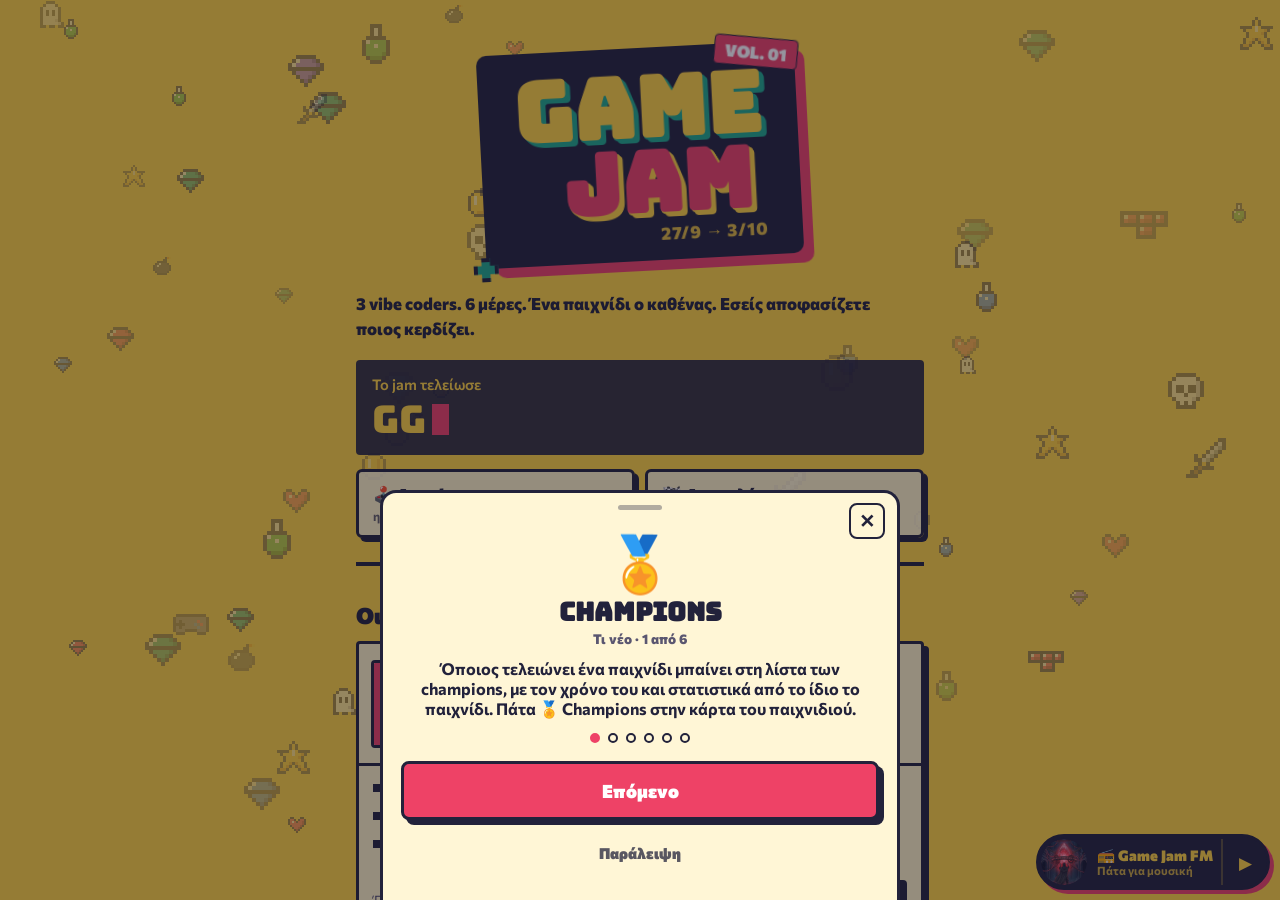
==== index.html @ 410e3699 "What's new: add Champions slide, bump tour to v17, build v22 Co-Authored-By: Claude Sonnet 5.5 <nore" ====
<!doctype html>
<html lang="el">
<head>
<meta charset="utf-8">
<meta name="viewport" content="width=device-width, initial-scale=1, viewport-fit=cover">
<title>GAME JAM Vol. 01</title>
<meta name="description" content="Κώστας, Αμαρίλντο και Φάνης έφτιαξαν από ένα παιχνίδι σε 6 μέρες. Παίξε, βαθμολόγησε και σχολίασε ως την Κυριακή 4/10, 21:00.">
<meta name="theme-color" content="#FFD23F">
<meta property="og:title" content="GAME JAM Vol. 01">
<meta property="og:description" content="3 vibe coders. 6 μέρες. Εσύ αποφασίζεις ποιος κερδίζει.">
<meta property="og:type" content="website">
<meta property="og:url" content="https://gamejam-patra.netlify.app/">
<meta property="og:image" content="https://gamejam-patra.netlify.app/og-vote.png">
<meta property="og:image:width" content="1200">
<meta property="og:image:height" content="630">
<meta name="twitter:card" content="summary_large_image">
<meta name="twitter:image" content="https://gamejam-patra.netlify.app/og-vote.png">
<link rel="manifest" href="manifest.webmanifest">
<link rel="apple-touch-icon" href="icons/apple-touch-icon.png">
<meta name="apple-mobile-web-app-capable" content="yes">
<meta name="mobile-web-app-capable" content="yes">
<meta name="apple-mobile-web-app-status-bar-style" content="default">
<meta name="apple-mobile-web-app-title" content="Game Jam">
<link rel="icon" href="data:image/svg+xml,<svg xmlns=%22http://www.w3.org/2000/svg%22 viewBox=%220 0 100 100%22><text y=%22.9em%22 font-size=%2290%22>🕹️</text></svg>">
<link rel="preconnect" href="https://fonts.googleapis.com">
<link rel="preconnect" href="https://fonts.gstatic.com" crossorigin>
<link href="https://fonts.googleapis.com/css2?family=Bungee&family=Commissioner:wght@400;600;800;900&display=swap" rel="stylesheet">
<link rel="stylesheet" href="gj.css?v22">
<link rel="stylesheet" href="radio.css?v22">
<style>
:root{box-sizing:border-box}
*,*::before,*::after{box-sizing:inherit}
html,body{margin:0;height:100%;overflow:hidden;background:#FFD23F}
@media (prefers-color-scheme:dark){html,body{background:#1C1B33}}
.stage{position:fixed;inset:0;padding-top:env(safe-area-inset-top,0px);padding-bottom:env(safe-area-inset-bottom,0px);padding-left:env(safe-area-inset-left,0px);padding-right:env(safe-area-inset-right,0px)}
#view{display:block;width:100%;height:100%;border:0;background:transparent}
</style>
</head>
<body>
<div class="stage"><iframe id="view" title="Game Jam" allow="autoplay; fullscreen; clipboard-write"></iframe></div>
<audio id="bgm" preload="none"></audio>
<div class="music radio" id="musicBtn" role="group" aria-label="Game Jam FM" data-on="false"><button class="rc" id="rOpen" type="button" aria-label="Άνοιγμα radio"><img id="rCover" alt="" width="40" height="40"></button><button class="rt" id="rInfo" type="button"><span class="rn" id="musicLbl">📻 Game Jam FM</span><span class="ra" id="rArtist">Πάτα για μουσική</span></button><button class="rp" id="rPlay" type="button" aria-label="Αναπαραγωγή / παύση"><span class="eq" aria-hidden="true"><i></i><i></i><i></i></span><span class="rpi" aria-hidden="true">▶</span></button></div>
<noscript><meta http-equiv="refresh" content="0; url=home.html"></noscript>
<script src="radio.js?v22"></script>
<script src="gj.js?v22"></script>
<script src="shell.js?v22"></script>
</body>
</html>
---- gj.css ----
/* Game Jam shared UI: vote sheet, install, play shell */
.gj-backdrop{position:fixed;inset:0;z-index:50;background:rgba(20,18,40,.45);opacity:0;transition:opacity .2s;pointer-events:none}
.gj-backdrop.on{opacity:1;pointer-events:auto}
.gj-sheet{position:fixed;left:50%;bottom:0;z-index:51;width:min(520px,100%);transform:translate(-50%,105%);transition:transform .28s cubic-bezier(.2,1.1,.4,1);
  background:#FFF6D6;color:#22223B;
  border:3px solid #22223B;border-bottom:0;border-radius:16px 16px 0 0;padding:18px 18px calc(18px + env(safe-area-inset-bottom,0px));
  font-family:"Commissioner","Segoe UI",Roboto,Helvetica,Arial,sans-serif;max-height:92vh;overflow:auto}
.gj-sheet.on{transform:translate(-50%,0)}
.gj-grab{width:44px;height:5px;border-radius:9px;background:#22223B;opacity:.35;margin:-6px auto 12px}
.gj-x{position:absolute;right:12px;top:10px;width:36px;height:36px;border:2px solid #22223B;border-radius:8px;background:transparent;color:#22223B;font-size:1.2rem;font-weight:900;cursor:pointer}
.gj-h{font-family:"Bungee","Arial Black",Impact,sans-serif;font-size:clamp(1.3rem,6.4vw,1.9rem);line-height:1.05;margin:0;overflow-wrap:anywhere}
.gj-h small{display:block;font-family:"Commissioner",sans-serif;font-weight:800;font-size:.85rem;color:#5a5670;margin-top:6px;letter-spacing:0}
.gj-lbl{display:block;font-weight:900;font-size:.95rem;margin:16px 0 8px}
.gj-in{width:100%;font:inherit;font-size:1.05rem;font-weight:700;padding:12px 14px;border:3px solid #22223B;border-radius:8px;background:#fff;color:#22223B}
.gj-scores{display:grid;grid-template-columns:repeat(5,1fr);gap:8px}
.gj-chip{font:inherit;font-family:"Bungee","Arial Black",sans-serif;font-size:1.25rem;padding:12px 0;border:3px solid #22223B;border-radius:8px;background:#fff;color:#22223B;cursor:pointer;box-shadow:3px 3px 0 #22223B;transition:transform .06s}
.gj-chip:active{transform:translate(2px,2px);box-shadow:1px 1px 0 #22223B}
.gj-chip[aria-pressed="true"]{background:#EE4266;color:#fff}
.gj-chips3{display:grid;grid-template-columns:repeat(3,1fr);gap:8px}
.gj-chips3 .gj-chip{font-family:"Commissioner","Segoe UI",sans-serif;font-weight:900;font-size:.88rem;line-height:1.1;padding:12px 4px;overflow-wrap:anywhere}
.gj-hint{font-size:.85rem;color:#5a5670;margin:8px 0 0;font-weight:600}
.gj-go{display:block;width:100%;margin-top:18px;font:inherit;font-weight:900;font-size:1.15rem;padding:15px;border:3px solid #22223B;border-radius:8px;background:#EE4266;color:#fff;box-shadow:5px 5px 0 #22223B;cursor:pointer}
.gj-go:disabled{background:#e9e1c2;color:#8a849e;box-shadow:none;cursor:default}
.gj-msg{margin:12px 0 0;font-weight:800;text-align:center}
.gj-msg.ok{color:#127A63}.gj-msg.err{color:#B22A4A}
.gj-done{text-align:center;padding:10px 0 4px}
.gj-done .big{font-family:"Bungee",sans-serif;font-size:3.2rem;line-height:1;color:#EE4266}
@media (prefers-color-scheme:dark){
  .gj-sheet{background:#2A2848;color:#FFE9A3;border-color:#FFE9A3}
  .gj-grab{background:#FFE9A3}.gj-x{border-color:#FFE9A3;color:#FFE9A3}
  .gj-h small,.gj-hint{color:#b9b3d6}
  .gj-in,.gj-chip{background:#1C1B33;color:#FFE9A3;border-color:#FFE9A3;box-shadow:3px 3px 0 #FFE9A3}
  .gj-chip[aria-pressed="true"]{background:#FF6B88;color:#1C1B33}
  .gj-go{border-color:#FFE9A3;box-shadow:5px 5px 0 #FFE9A3}
  .gj-go:disabled{background:#3a3760;color:#8f89b3}
  .gj-msg.ok{color:#4FD6B4}.gj-msg.err{color:#FF6B88}
}

.gj-test{position:fixed;z-index:60;left:calc(10px + env(safe-area-inset-left,0px));bottom:calc(10px + env(safe-area-inset-bottom,0px));font:900 .8rem "Commissioner",system-ui,sans-serif;background:#1FA88A;color:#fff;border:3px solid #22223B;border-radius:999px;padding:8px 12px;box-shadow:3px 3px 0 #22223B;cursor:pointer;opacity:.92}

/* comments */
.gj-clist{max-height:34vh;overflow:auto;margin:14px 0 4px;padding:2px;display:grid;gap:8px;align-content:start;overscroll-behavior:contain}
.gj-c{border:2px solid #22223B;border-radius:8px;background:#fff;padding:8px 10px}
.gj-c.me{background:#FFE9EE}
.gj-ch{display:flex;justify-content:space-between;gap:10px;font-size:.82rem;margin-bottom:2px}
.gj-ch b{font-weight:900} .gj-ch span{color:#5a5670;font-weight:700;white-space:nowrap}
.gj-cb{font-weight:600;font-size:.98rem;white-space:pre-wrap;overflow-wrap:anywhere}
.gj-ta{resize:none;margin-top:8px;min-height:64px}
.gj-link{background:none;border:0;padding:0;font:inherit;font-weight:900;color:#EE4266;text-decoration:underline;cursor:pointer}
@media (prefers-color-scheme:dark){
  .gj-c{background:#1C1B33;border-color:#FFE9A3} .gj-c.me{background:#3a2740}
  .gj-ch span{color:#b9b3d6} .gj-link{color:#FF6B88}
}

.gj-vid{margin:14px 0 4px;border:3px solid #22223B;border-radius:10px;overflow:hidden;background:#000;aspect-ratio:16/9}
.gj-vid video,.gj-vid iframe{width:100%;height:100%;border:0;display:block;background:#000}
@media (prefers-color-scheme:dark){.gj-vid{border-color:#FFE9A3}}

.gj-ul{list-style:none;margin:6px 0 0;padding:0;display:grid;gap:6px}
.gj-ul li{border:2px solid #22223B;border-radius:8px;background:#fff;padding:7px 10px;font-weight:700}
@media (prefers-color-scheme:dark){.gj-ul li{background:#1C1B33;border-color:#FFE9A3}}

/* champions */
.ch-list{display:grid;gap:8px;margin:14px 0 4px;max-height:48vh;overflow:auto;overscroll-behavior:contain}
.ch-modes{display:flex;gap:6px;flex-wrap:wrap;margin-bottom:2px}
.ch-modes .gj-chip{font-size:.8rem;padding:6px 10px;box-shadow:2px 2px 0 #22223B}
.ch-row{display:grid;grid-template-columns:34px 1fr auto;gap:10px;align-items:center;border:2px solid #22223B;border-radius:10px;background:#fff;padding:8px 10px}
.ch-row.first{background:#FFF3C4;border-color:#EE4266}
.ch-pos{font-size:1.35rem;text-align:center;font-weight:900}
.ch-mid b{display:block;overflow-wrap:anywhere}
.ch-chips{display:flex;gap:5px;flex-wrap:wrap;margin-top:3px}
.ch-chip{font-weight:800;font-size:.72rem;padding:2px 7px;border:2px solid #22223B;border-radius:999px;background:#FFF6D6;color:#22223B}
.ch-chip.mode{background:#22223B;color:#FFD23F}
.ch-time{font-family:"Bungee","Arial Black",sans-serif;font-size:.95rem;white-space:nowrap}
@media (prefers-color-scheme:dark){.ch-row{background:#1C1B33;border-color:#FFE9A3}.ch-row.first{background:#3a2740;border-color:#FF6B88}.ch-chip{border-color:#FFE9A3;background:#2A2848;color:#FFE9A3}.ch-chip.mode{background:#FFE9A3;color:#1C1B33}}
.clr-ask{display:grid;gap:8px}
---- radio.css ----
/* Game Jam FM (lives in the shell, persists across pages) */
:root{--ink:#22223B;--bg:#FFD23F;--red:#EE4266;--body:"Commissioner","Segoe UI",Roboto,Helvetica,Arial,sans-serif;--display:"Bungee","Arial Black",Impact,sans-serif}
@media (prefers-color-scheme:dark){:root{--ink:#FFE9A3;--bg:#1C1B33;--red:#FF6B88}}
.music{position:fixed;z-index:5;right:calc(10px + env(safe-area-inset-right,0px));bottom:calc(10px + env(safe-area-inset-bottom,0px));display:flex;align-items:center;gap:0;max-width:min(300px,calc(100vw - 20px));background:var(--ink);color:var(--bg);border:3px solid var(--ink);border-radius:999px;box-shadow:4px 4px 0 var(--red);overflow:hidden;font-family:var(--body)}
.music button{font:inherit;color:inherit;background:none;border:0;cursor:pointer;padding:0}
.music .rc{flex:none;width:46px;height:46px;display:block;border-radius:50%;overflow:hidden;margin:2px}
.music .rc img{width:100%;height:100%;object-fit:cover;display:block;border-radius:50%;background:#000}
.music[data-on="true"] .rc img{animation:spin 6s linear infinite}
@keyframes spin{to{transform:rotate(360deg)}}
.music .rt{display:flex;flex-direction:column;align-items:flex-start;text-align:left;min-width:0;padding:0 8px;flex:1}
.music .rn{font-weight:900;font-size:.92rem;line-height:1.15;white-space:nowrap;overflow:hidden;text-overflow:ellipsis;max-width:150px}
.music .ra{font-weight:700;font-size:.72rem;opacity:.75;white-space:nowrap;overflow:hidden;text-overflow:ellipsis;max-width:150px}
.music .rp{flex:none;width:46px;height:46px;display:grid;place-items:center;border-left:2px solid color-mix(in srgb,var(--bg) 25%,transparent)}
.music .rp:active{background:color-mix(in srgb,var(--bg) 18%,transparent)}
.music .rpi{font-size:1.05rem}
.music .eq{display:none;align-items:flex-end;gap:2px;height:16px;width:18px}
.music .eq i{display:block;width:4px;background:var(--red);height:30%}
.music[data-on="true"] .eq{display:flex} .music[data-on="true"] .rpi{display:none}
.music[data-on="true"] .eq i:nth-child(1){height:calc(25% + var(--beat,0)*75%)}
.music[data-on="true"] .eq i:nth-child(2){height:calc(55% + var(--beat,0)*45%)}
.music[data-on="true"] .eq i:nth-child(3){height:calc(15% + var(--beat,0)*85%)}
/* radio sheet */
.rd{display:flex;gap:14px;align-items:center;margin:14px 0 6px}
.rd-cv{width:104px;height:104px;border:3px solid #22223B;border-radius:12px;object-fit:cover;box-shadow:4px 4px 0 #22223B;flex:none;background:#000}
.rd-meta{display:flex;flex-direction:column;min-width:0;gap:2px}.rd-meta b{font-size:1.2rem;line-height:1.15;overflow-wrap:anywhere}.rd-meta span{font-weight:800}.rd-meta em{font-style:normal;font-weight:700;font-size:.85rem;opacity:.7}
.rd-seek{width:100%;margin:12px 0 0;accent-color:#EE4266}
.rd-time{display:flex;justify-content:space-between;font-weight:800;font-size:.8rem;opacity:.75}
.rd-ctl{display:flex;justify-content:center;gap:10px;margin:10px 0}
.rd-b{font:inherit;font-size:1.25rem;width:52px;height:46px;border:3px solid #22223B;border-radius:10px;background:#fff;color:#22223B;cursor:pointer;box-shadow:3px 3px 0 #22223B}
.rd-b.main{background:#EE4266;color:#fff;width:64px}.rd-b[aria-pressed="true"]{background:#FFD23F}.rd-b:active{transform:translate(2px,2px);box-shadow:1px 1px 0 #22223B}
.rd-list{max-height:26vh;overflow:auto;display:grid;gap:6px;margin-top:6px;overscroll-behavior:contain}
.rd-it{display:flex;align-items:center;gap:10px;text-align:left;font:inherit;border:2px solid #22223B;border-radius:10px;background:#fff;color:#22223B;padding:6px 8px;cursor:pointer}
.rd-it img{width:36px;height:36px;border-radius:6px;object-fit:cover;flex:none}
.rd-it b{display:block;font-size:.92rem;line-height:1.1}.rd-it small{font-weight:700;opacity:.7}
.rd-it.on{background:#FFE9EE;border-color:#EE4266}
.rd-credit{margin-top:10px;font-size:.72rem}
@media (prefers-color-scheme:dark){.rd-cv,.rd-b,.rd-it{border-color:#FFE9A3}.rd-b,.rd-it{background:#1C1B33;color:#FFE9A3;box-shadow:3px 3px 0 #FFE9A3}.rd-it.on{background:#3a2740}.rd-b.main{background:#FF6B88;color:#1C1B33}}
.rd-vol{display:flex;align-items:center;gap:10px;margin:2px 0 8px}
.rd-vol input[type=range]{flex:1;accent-color:#EE4266}
.rd-vol span{min-width:42px;text-align:right;font-weight:900;font-size:.85rem}
.rd-b.sm{width:44px;height:40px;font-size:1.05rem}
.tour{text-align:center;padding:6px 0 2px}
.tour-ic{font-size:3.4rem;line-height:1;margin:6px 0 10px}
.tour .gj-h{font-size:clamp(1.15rem,5.6vw,1.6rem)}
.tour-d{font-weight:700;font-size:1.02rem;margin:12px 4px 8px}
.tour-dots{display:flex;justify-content:center;gap:8px;margin:14px 0 4px}
.tour-dots i{width:10px;height:10px;border-radius:50%;border:2px solid #22223B;background:transparent}
.tour-dots i.on{background:#EE4266;border-color:#EE4266}
.gj-go.tour-skip{background:transparent;color:inherit;box-shadow:none;border-color:transparent;margin-top:6px;font-size:.95rem;opacity:.75}
@media (prefers-color-scheme:dark){.tour-dots i{border-color:#FFE9A3}}

.music{transition:transform .22s ease,opacity .22s}
body.sheet-in-view .music{transform:translateY(140%);opacity:0;pointer-events:none}
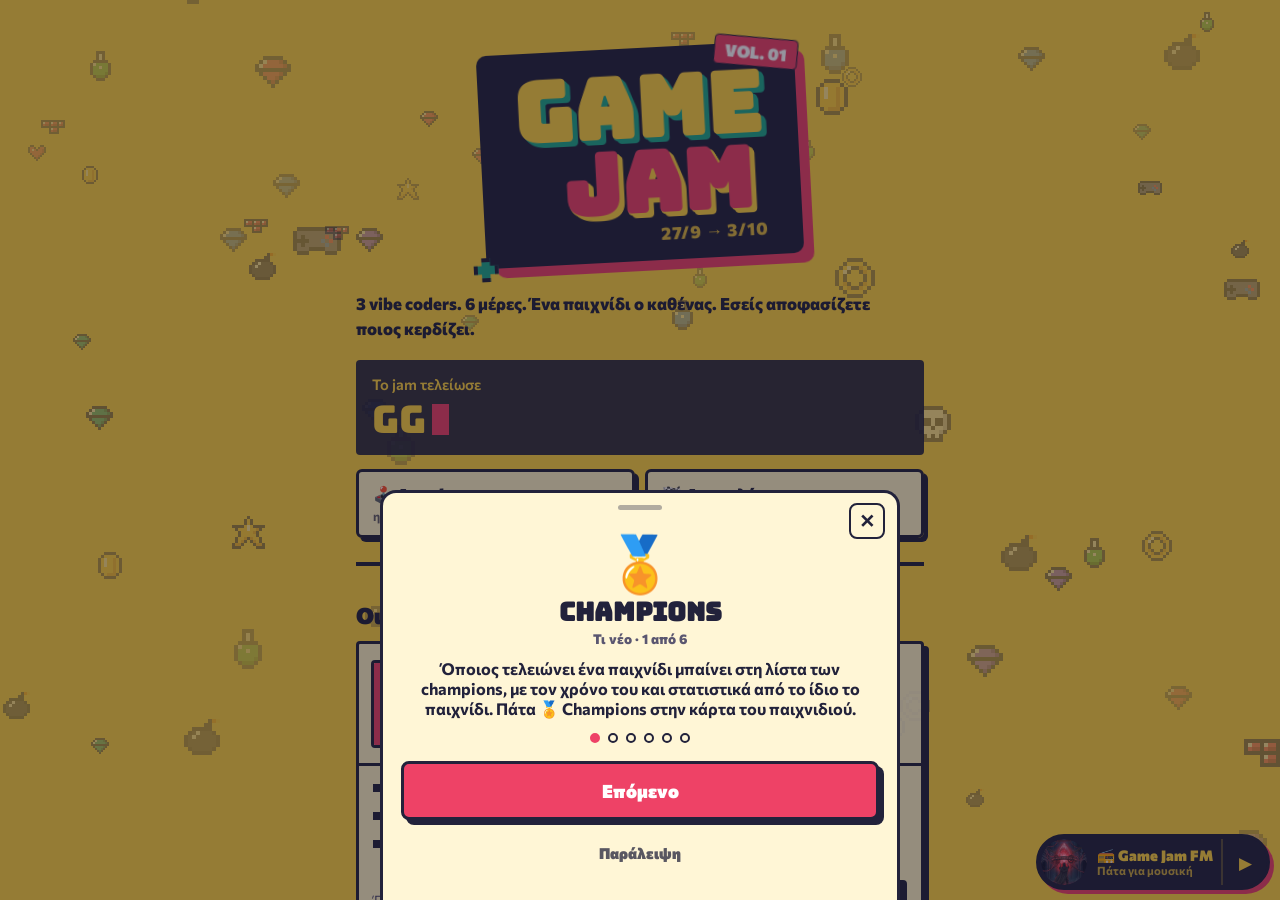
==== commit 8ae42b52: "Unremembered: update to jam build 20261004-0817 Co-Authored-By: Claude Sonnet 5.5 <noreply@anthropic" ====
--- a/index.html
+++ b/index.html
@@ -25,8 +25,8 @@
 <link rel="preconnect" href="https://fonts.googleapis.com">
 <link rel="preconnect" href="https://fonts.gstatic.com" crossorigin>
 <link href="https://fonts.googleapis.com/css2?family=Bungee&family=Commissioner:wght@400;600;800;900&display=swap" rel="stylesheet">
-<link rel="stylesheet" href="gj.css?v22">
-<link rel="stylesheet" href="radio.css?v22">
+<link rel="stylesheet" href="gj.css?v23">
+<link rel="stylesheet" href="radio.css?v23">
 <style>
 :root{box-sizing:border-box}
 *,*::before,*::after{box-sizing:inherit}
@@ -41,8 +41,8 @@
 <audio id="bgm" preload="none"></audio>
 <div class="music radio" id="musicBtn" role="group" aria-label="Game Jam FM" data-on="false"><button class="rc" id="rOpen" type="button" aria-label="Άνοιγμα radio"><img id="rCover" alt="" width="40" height="40"></button><button class="rt" id="rInfo" type="button"><span class="rn" id="musicLbl">📻 Game Jam FM</span><span class="ra" id="rArtist">Πάτα για μουσική</span></button><button class="rp" id="rPlay" type="button" aria-label="Αναπαραγωγή / παύση"><span class="eq" aria-hidden="true"><i></i><i></i><i></i></span><span class="rpi" aria-hidden="true">▶</span></button></div>
 <noscript><meta http-equiv="refresh" content="0; url=home.html"></noscript>
-<script src="radio.js?v22"></script>
-<script src="gj.js?v22"></script>
-<script src="shell.js?v22"></script>
+<script src="radio.js?v23"></script>
+<script src="gj.js?v23"></script>
+<script src="shell.js?v23"></script>
 </body>
 </html>
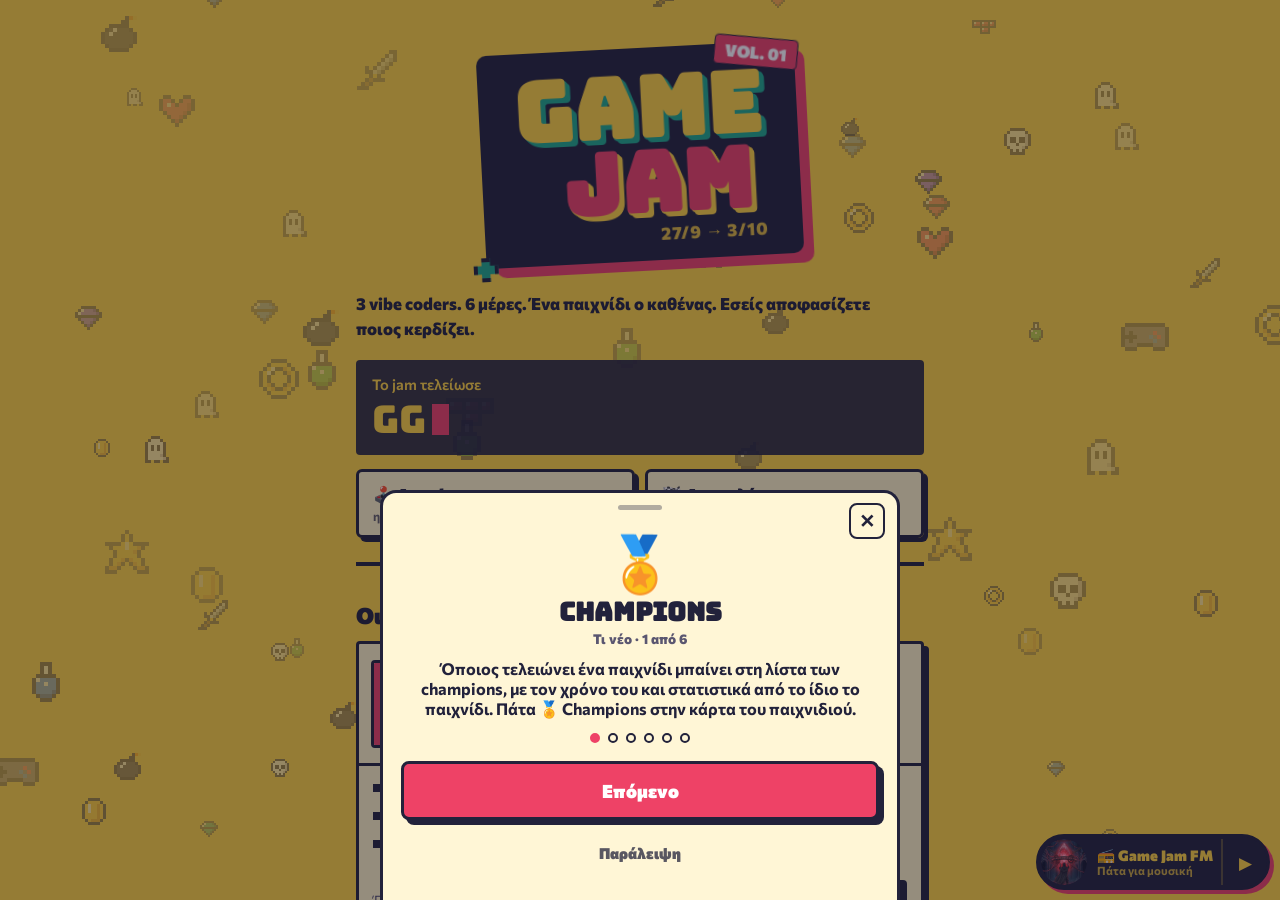
==== commit 3a7b5f33: "Unremembered: update to jam build 20261004-0847, build v24 Co-Authored-By: Claude Sonnet 5.5 <norepl" ====
--- a/index.html
+++ b/index.html
@@ -25,8 +25,8 @@
 <link rel="preconnect" href="https://fonts.googleapis.com">
 <link rel="preconnect" href="https://fonts.gstatic.com" crossorigin>
 <link href="https://fonts.googleapis.com/css2?family=Bungee&family=Commissioner:wght@400;600;800;900&display=swap" rel="stylesheet">
-<link rel="stylesheet" href="gj.css?v23">
-<link rel="stylesheet" href="radio.css?v23">
+<link rel="stylesheet" href="gj.css?v24">
+<link rel="stylesheet" href="radio.css?v24">
 <style>
 :root{box-sizing:border-box}
 *,*::before,*::after{box-sizing:inherit}
@@ -41,8 +41,8 @@
 <audio id="bgm" preload="none"></audio>
 <div class="music radio" id="musicBtn" role="group" aria-label="Game Jam FM" data-on="false"><button class="rc" id="rOpen" type="button" aria-label="Άνοιγμα radio"><img id="rCover" alt="" width="40" height="40"></button><button class="rt" id="rInfo" type="button"><span class="rn" id="musicLbl">📻 Game Jam FM</span><span class="ra" id="rArtist">Πάτα για μουσική</span></button><button class="rp" id="rPlay" type="button" aria-label="Αναπαραγωγή / παύση"><span class="eq" aria-hidden="true"><i></i><i></i><i></i></span><span class="rpi" aria-hidden="true">▶</span></button></div>
 <noscript><meta http-equiv="refresh" content="0; url=home.html"></noscript>
-<script src="radio.js?v23"></script>
-<script src="gj.js?v23"></script>
-<script src="shell.js?v23"></script>
+<script src="radio.js?v24"></script>
+<script src="gj.js?v24"></script>
+<script src="shell.js?v24"></script>
 </body>
 </html>
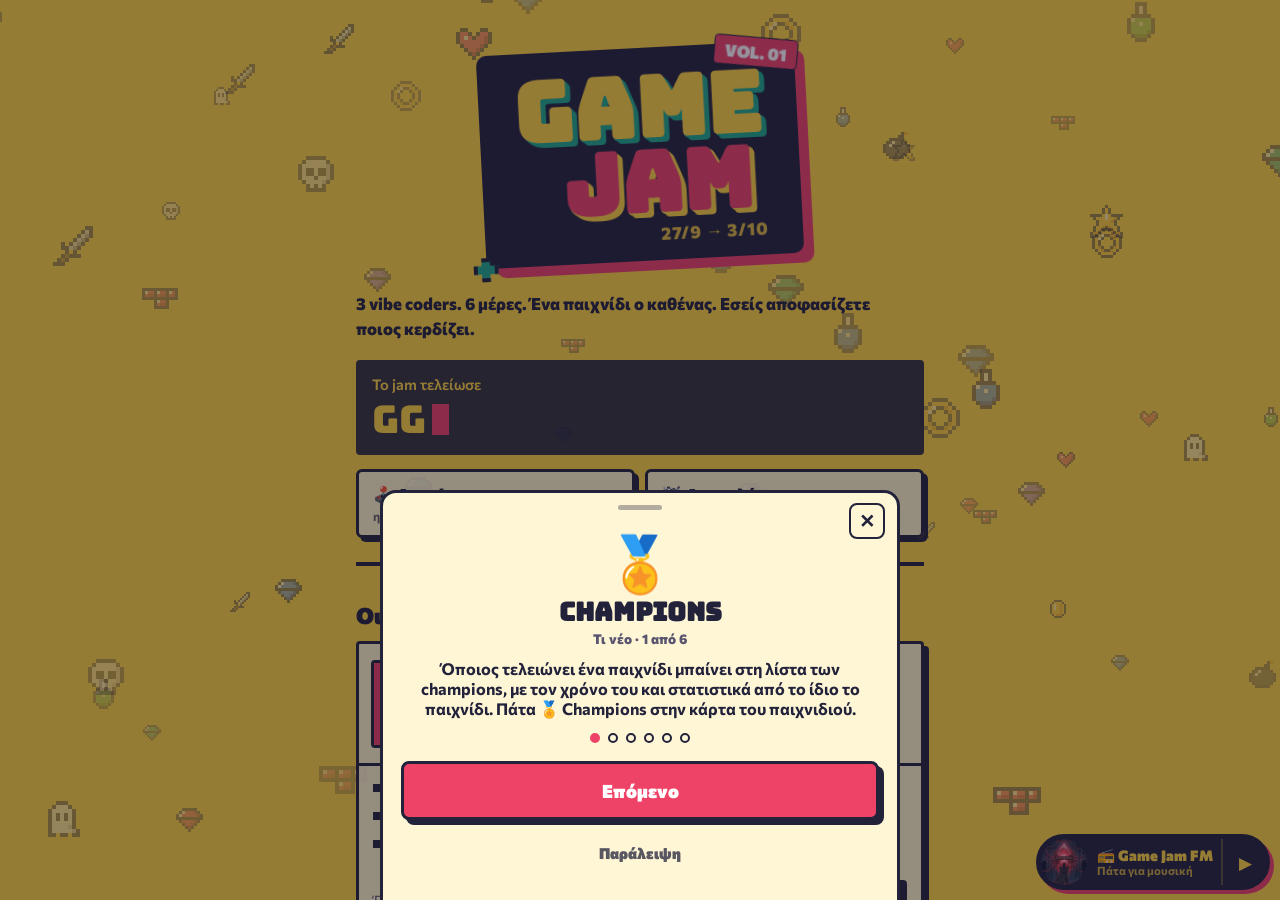
==== commit 2c78541f: "Results: Biggest fan + special awards (divisive, most played, most talked about, sound, hardest, spe" ====
--- a/index.html
+++ b/index.html
@@ -25,8 +25,8 @@
 <link rel="preconnect" href="https://fonts.googleapis.com">
 <link rel="preconnect" href="https://fonts.gstatic.com" crossorigin>
 <link href="https://fonts.googleapis.com/css2?family=Bungee&family=Commissioner:wght@400;600;800;900&display=swap" rel="stylesheet">
-<link rel="stylesheet" href="gj.css?v24">
-<link rel="stylesheet" href="radio.css?v24">
+<link rel="stylesheet" href="gj.css?v25">
+<link rel="stylesheet" href="radio.css?v25">
 <style>
 :root{box-sizing:border-box}
 *,*::before,*::after{box-sizing:inherit}
@@ -41,8 +41,8 @@
 <audio id="bgm" preload="none"></audio>
 <div class="music radio" id="musicBtn" role="group" aria-label="Game Jam FM" data-on="false"><button class="rc" id="rOpen" type="button" aria-label="Άνοιγμα radio"><img id="rCover" alt="" width="40" height="40"></button><button class="rt" id="rInfo" type="button"><span class="rn" id="musicLbl">📻 Game Jam FM</span><span class="ra" id="rArtist">Πάτα για μουσική</span></button><button class="rp" id="rPlay" type="button" aria-label="Αναπαραγωγή / παύση"><span class="eq" aria-hidden="true"><i></i><i></i><i></i></span><span class="rpi" aria-hidden="true">▶</span></button></div>
 <noscript><meta http-equiv="refresh" content="0; url=home.html"></noscript>
-<script src="radio.js?v24"></script>
-<script src="gj.js?v24"></script>
-<script src="shell.js?v24"></script>
+<script src="radio.js?v25"></script>
+<script src="gj.js?v25"></script>
+<script src="shell.js?v25"></script>
 </body>
 </html>
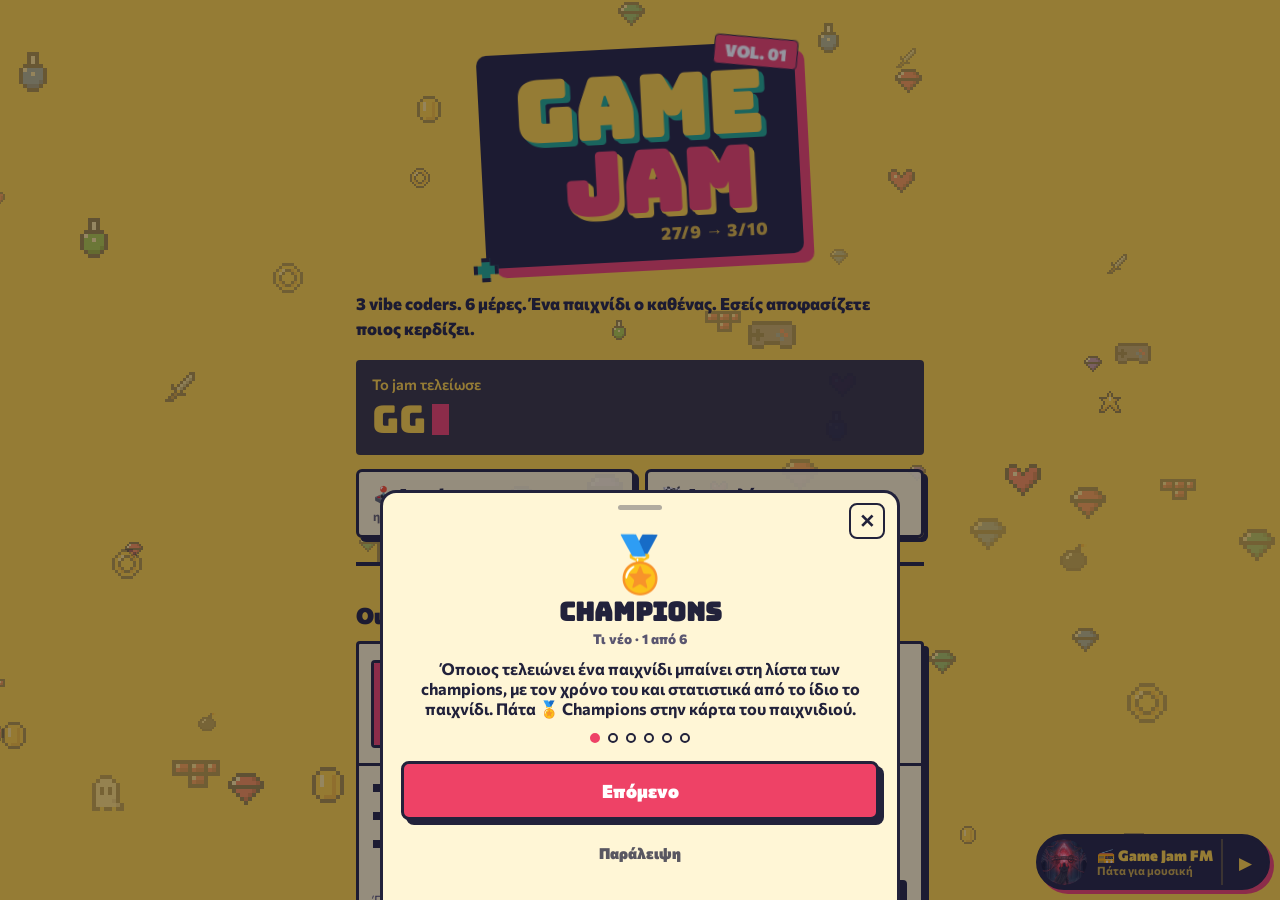
==== commit 702f8de7: "Results: harshest and most generous judge awards Co-Authored-By: Claude Opus 5.5 <noreply@anthropic." ====
--- a/index.html
+++ b/index.html
@@ -25,8 +25,8 @@
 <link rel="preconnect" href="https://fonts.googleapis.com">
 <link rel="preconnect" href="https://fonts.gstatic.com" crossorigin>
 <link href="https://fonts.googleapis.com/css2?family=Bungee&family=Commissioner:wght@400;600;800;900&display=swap" rel="stylesheet">
-<link rel="stylesheet" href="gj.css?v25">
-<link rel="stylesheet" href="radio.css?v25">
+<link rel="stylesheet" href="gj.css?v26">
+<link rel="stylesheet" href="radio.css?v26">
 <style>
 :root{box-sizing:border-box}
 *,*::before,*::after{box-sizing:inherit}
@@ -41,8 +41,8 @@
 <audio id="bgm" preload="none"></audio>
 <div class="music radio" id="musicBtn" role="group" aria-label="Game Jam FM" data-on="false"><button class="rc" id="rOpen" type="button" aria-label="Άνοιγμα radio"><img id="rCover" alt="" width="40" height="40"></button><button class="rt" id="rInfo" type="button"><span class="rn" id="musicLbl">📻 Game Jam FM</span><span class="ra" id="rArtist">Πάτα για μουσική</span></button><button class="rp" id="rPlay" type="button" aria-label="Αναπαραγωγή / παύση"><span class="eq" aria-hidden="true"><i></i><i></i><i></i></span><span class="rpi" aria-hidden="true">▶</span></button></div>
 <noscript><meta http-equiv="refresh" content="0; url=home.html"></noscript>
-<script src="radio.js?v25"></script>
-<script src="gj.js?v25"></script>
-<script src="shell.js?v25"></script>
+<script src="radio.js?v26"></script>
+<script src="gj.js?v26"></script>
+<script src="shell.js?v26"></script>
 </body>
 </html>
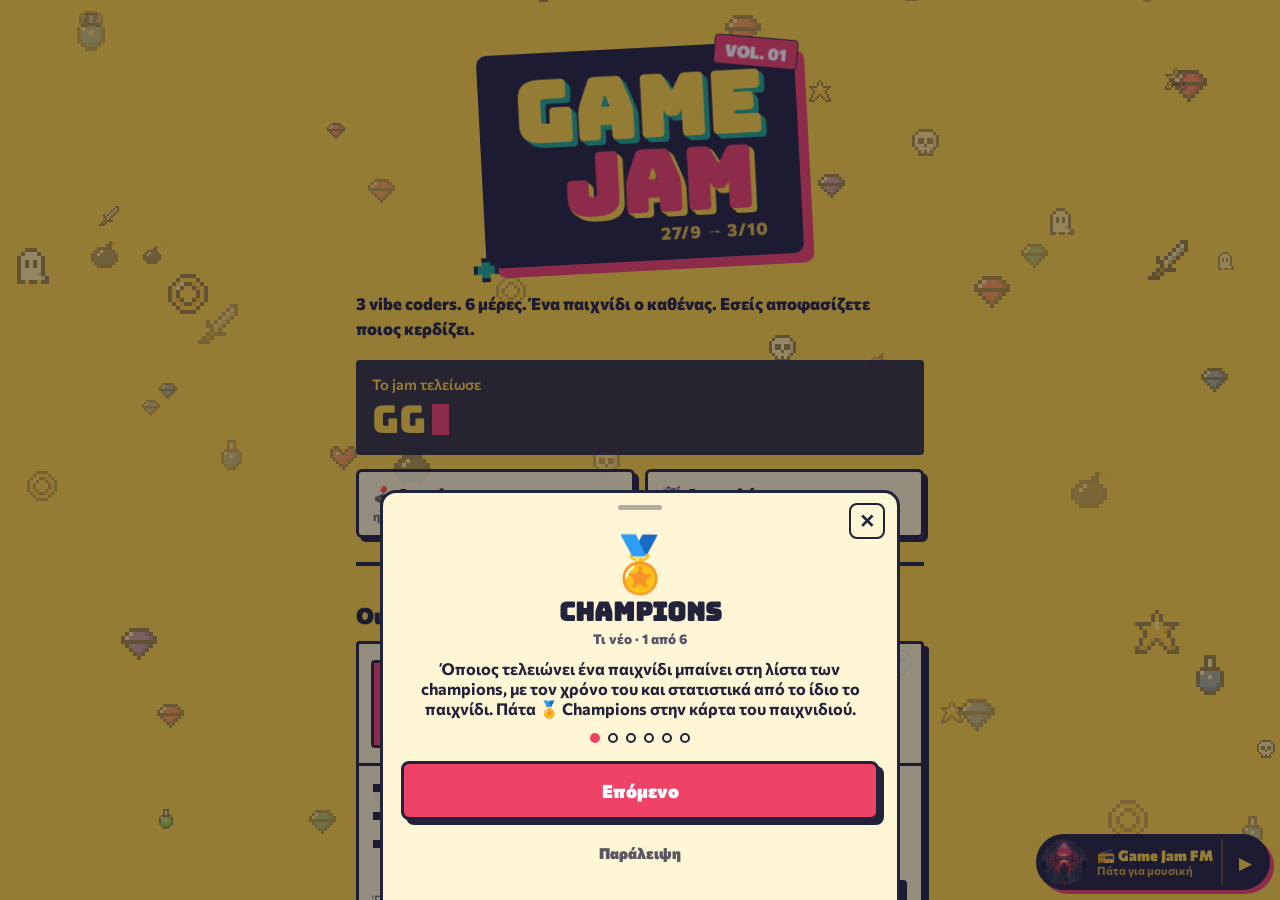
==== commit 4bb2eeba: "Results: awards ceremony (one award per slide, champion last, soft drumroll + applause), fit long na" ====
--- a/index.html
+++ b/index.html
@@ -25,8 +25,8 @@
 <link rel="preconnect" href="https://fonts.googleapis.com">
 <link rel="preconnect" href="https://fonts.gstatic.com" crossorigin>
 <link href="https://fonts.googleapis.com/css2?family=Bungee&family=Commissioner:wght@400;600;800;900&display=swap" rel="stylesheet">
-<link rel="stylesheet" href="gj.css?v26">
-<link rel="stylesheet" href="radio.css?v26">
+<link rel="stylesheet" href="gj.css?v27">
+<link rel="stylesheet" href="radio.css?v27">
 <style>
 :root{box-sizing:border-box}
 *,*::before,*::after{box-sizing:inherit}
@@ -41,8 +41,8 @@
 <audio id="bgm" preload="none"></audio>
 <div class="music radio" id="musicBtn" role="group" aria-label="Game Jam FM" data-on="false"><button class="rc" id="rOpen" type="button" aria-label="Άνοιγμα radio"><img id="rCover" alt="" width="40" height="40"></button><button class="rt" id="rInfo" type="button"><span class="rn" id="musicLbl">📻 Game Jam FM</span><span class="ra" id="rArtist">Πάτα για μουσική</span></button><button class="rp" id="rPlay" type="button" aria-label="Αναπαραγωγή / παύση"><span class="eq" aria-hidden="true"><i></i><i></i><i></i></span><span class="rpi" aria-hidden="true">▶</span></button></div>
 <noscript><meta http-equiv="refresh" content="0; url=home.html"></noscript>
-<script src="radio.js?v26"></script>
-<script src="gj.js?v26"></script>
-<script src="shell.js?v26"></script>
+<script src="radio.js?v27"></script>
+<script src="gj.js?v27"></script>
+<script src="shell.js?v27"></script>
 </body>
 </html>
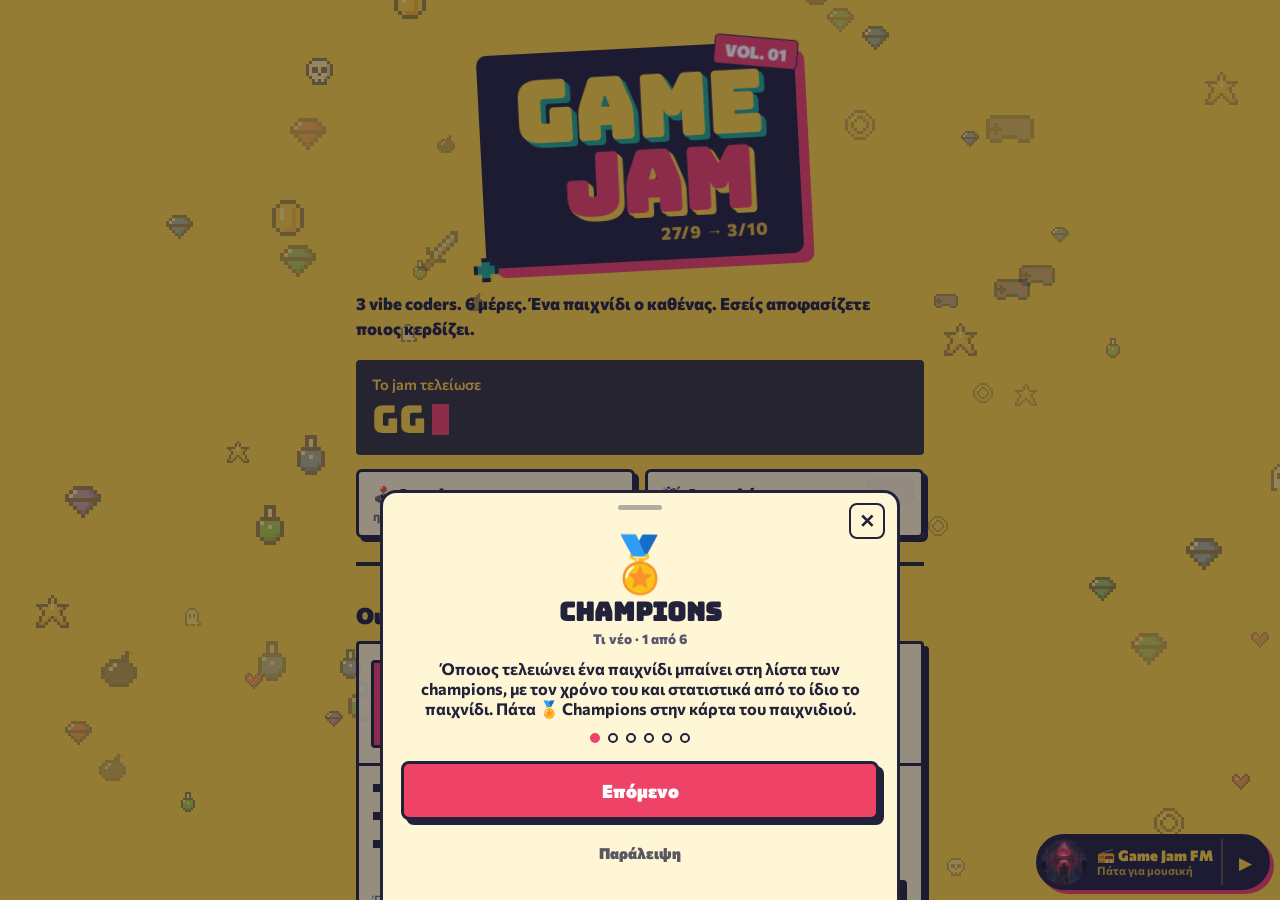
==== commit dba213bc: "Ceremony: auto-start + auto-advance, real drumroll/applause/music, champion centre stage, hater + fa" ====
--- a/index.html
+++ b/index.html
@@ -25,8 +25,8 @@
 <link rel="preconnect" href="https://fonts.googleapis.com">
 <link rel="preconnect" href="https://fonts.gstatic.com" crossorigin>
 <link href="https://fonts.googleapis.com/css2?family=Bungee&family=Commissioner:wght@400;600;800;900&display=swap" rel="stylesheet">
-<link rel="stylesheet" href="gj.css?v27">
-<link rel="stylesheet" href="radio.css?v27">
+<link rel="stylesheet" href="gj.css?v28">
+<link rel="stylesheet" href="radio.css?v28">
 <style>
 :root{box-sizing:border-box}
 *,*::before,*::after{box-sizing:inherit}
@@ -41,8 +41,8 @@
 <audio id="bgm" preload="none"></audio>
 <div class="music radio" id="musicBtn" role="group" aria-label="Game Jam FM" data-on="false"><button class="rc" id="rOpen" type="button" aria-label="Άνοιγμα radio"><img id="rCover" alt="" width="40" height="40"></button><button class="rt" id="rInfo" type="button"><span class="rn" id="musicLbl">📻 Game Jam FM</span><span class="ra" id="rArtist">Πάτα για μουσική</span></button><button class="rp" id="rPlay" type="button" aria-label="Αναπαραγωγή / παύση"><span class="eq" aria-hidden="true"><i></i><i></i><i></i></span><span class="rpi" aria-hidden="true">▶</span></button></div>
 <noscript><meta http-equiv="refresh" content="0; url=home.html"></noscript>
-<script src="radio.js?v27"></script>
-<script src="gj.js?v27"></script>
-<script src="shell.js?v27"></script>
+<script src="radio.js?v28"></script>
+<script src="gj.js?v28"></script>
+<script src="shell.js?v28"></script>
 </body>
 </html>
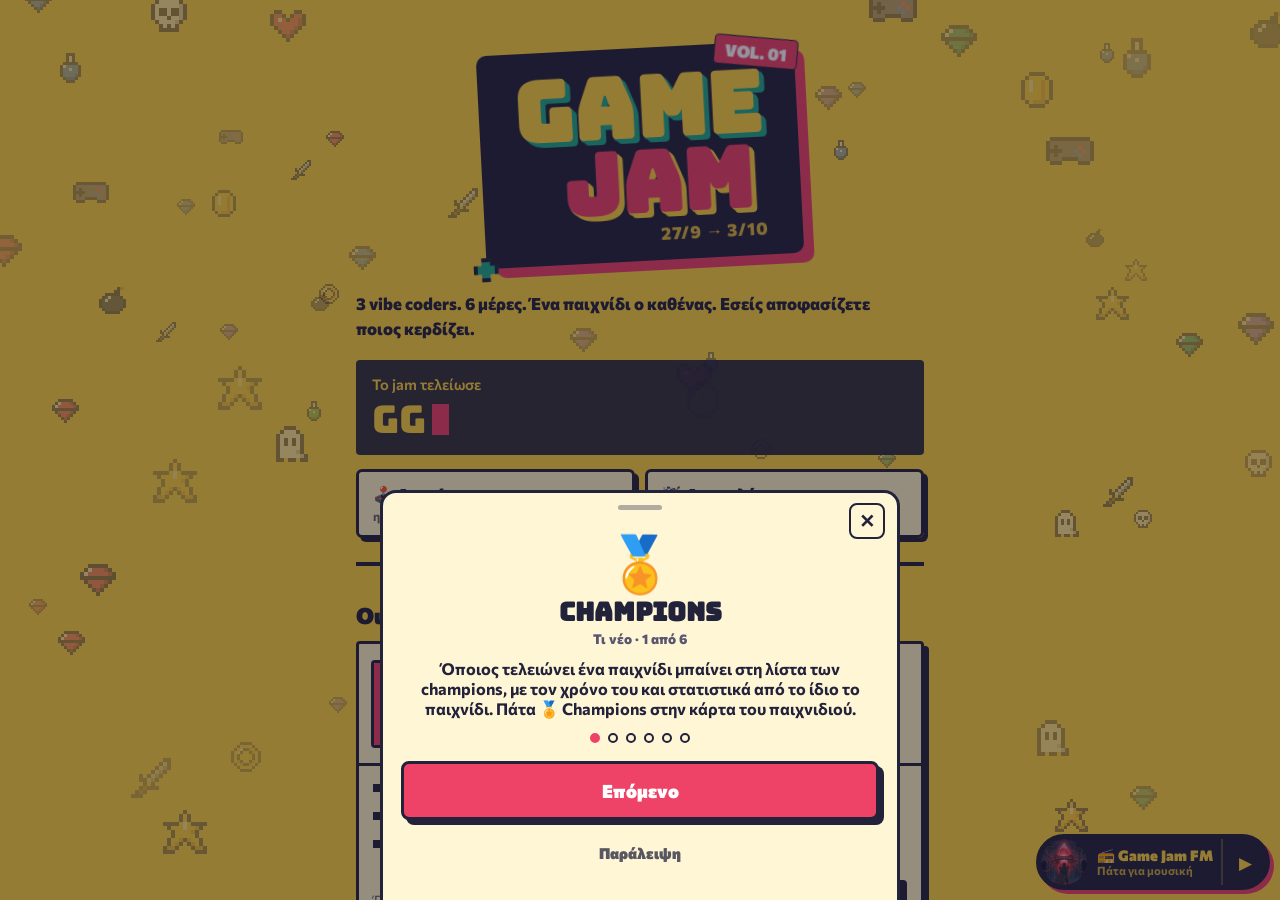
==== commit ad6d5bb0: "Post-jam site: champion banner, award winners, cups on game/profile/play, TBD next, no voting how-to" ====
--- a/index.html
+++ b/index.html
@@ -25,8 +25,8 @@
 <link rel="preconnect" href="https://fonts.googleapis.com">
 <link rel="preconnect" href="https://fonts.gstatic.com" crossorigin>
 <link href="https://fonts.googleapis.com/css2?family=Bungee&family=Commissioner:wght@400;600;800;900&display=swap" rel="stylesheet">
-<link rel="stylesheet" href="gj.css?v28">
-<link rel="stylesheet" href="radio.css?v28">
+<link rel="stylesheet" href="gj.css?v29">
+<link rel="stylesheet" href="radio.css?v29">
 <style>
 :root{box-sizing:border-box}
 *,*::before,*::after{box-sizing:inherit}
@@ -41,8 +41,8 @@
 <audio id="bgm" preload="none"></audio>
 <div class="music radio" id="musicBtn" role="group" aria-label="Game Jam FM" data-on="false"><button class="rc" id="rOpen" type="button" aria-label="Άνοιγμα radio"><img id="rCover" alt="" width="40" height="40"></button><button class="rt" id="rInfo" type="button"><span class="rn" id="musicLbl">📻 Game Jam FM</span><span class="ra" id="rArtist">Πάτα για μουσική</span></button><button class="rp" id="rPlay" type="button" aria-label="Αναπαραγωγή / παύση"><span class="eq" aria-hidden="true"><i></i><i></i><i></i></span><span class="rpi" aria-hidden="true">▶</span></button></div>
 <noscript><meta http-equiv="refresh" content="0; url=home.html"></noscript>
-<script src="radio.js?v28"></script>
-<script src="gj.js?v28"></script>
-<script src="shell.js?v28"></script>
+<script src="radio.js?v29"></script>
+<script src="gj.js?v29"></script>
+<script src="shell.js?v29"></script>
 </body>
 </html>
